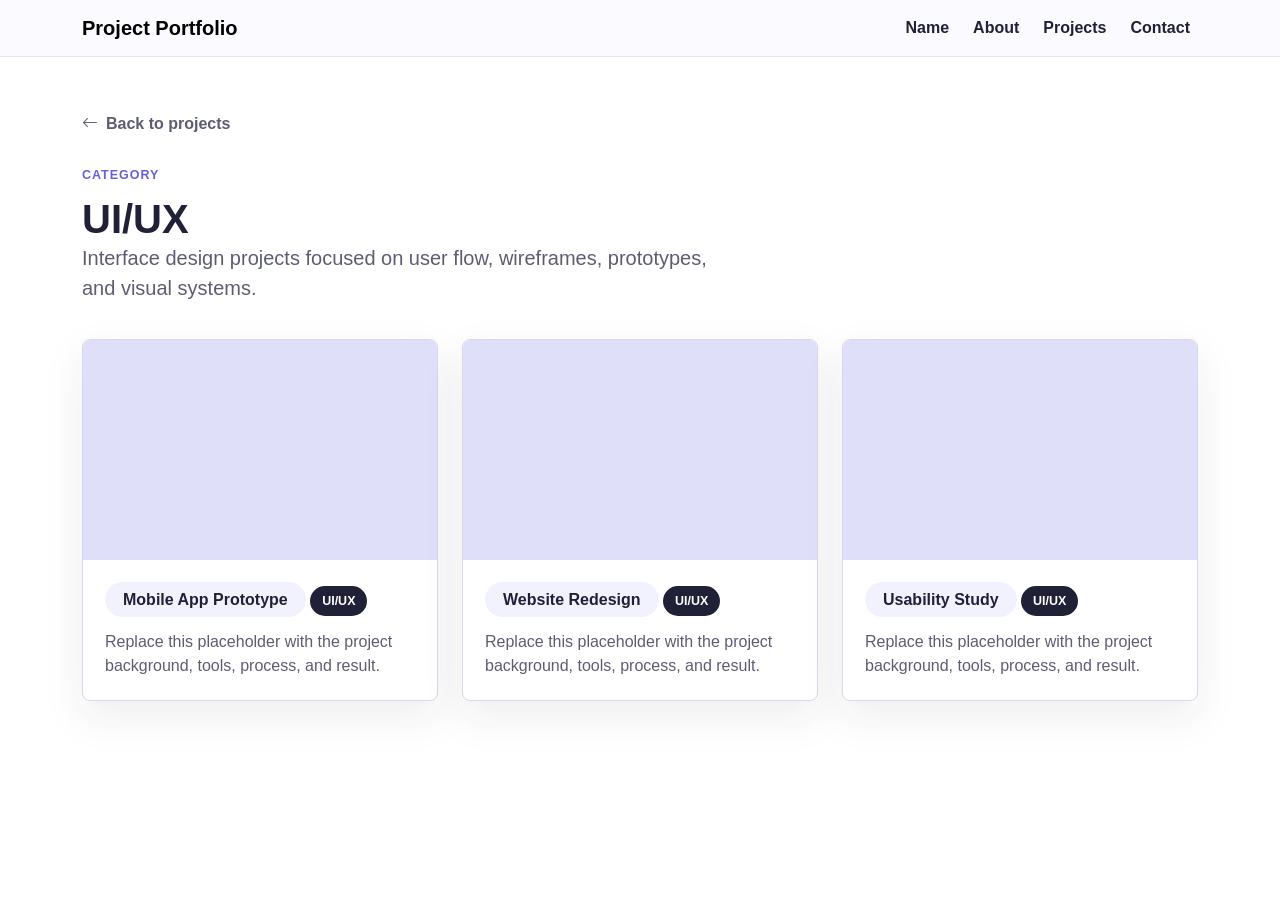
==== category.html @ a6d80366 "Portfolio Project" ====
<!doctype html>
<html lang="en">
  <head>
    <meta charset="utf-8">
    <meta name="viewport" content="width=device-width, initial-scale=1">
    <title>Portfolio Category</title>
    <link href="https://cdn.jsdelivr.net/npm/bootstrap@5.3.3/dist/css/bootstrap.min.css" rel="stylesheet">
    <link href="https://cdn.jsdelivr.net/npm/bootstrap-icons@1.11.3/font/bootstrap-icons.min.css" rel="stylesheet">
    <link href="styles.css" rel="stylesheet">
  </head>
  <body>
    <nav class="navbar navbar-expand-lg fixed-top portfolio-navbar">
      <div class="container">
        <a class="navbar-brand fw-bold" href="index.html#name">Project Portfolio</a>
        <button class="navbar-toggler" type="button" data-bs-toggle="collapse" data-bs-target="#categoryNavigation" aria-controls="categoryNavigation" aria-expanded="false" aria-label="Toggle navigation">
          <span class="navbar-toggler-icon"></span>
        </button>
        <div class="collapse navbar-collapse" id="categoryNavigation">
          <ul class="navbar-nav ms-auto align-items-lg-center gap-lg-2">
            <li class="nav-item"><a class="nav-link" href="index.html#name">Name</a></li>
            <li class="nav-item"><a class="nav-link" href="index.html#about">About</a></li>
            <li class="nav-item"><a class="nav-link" href="index.html#projects">Projects</a></li>
            <li class="nav-item"><a class="nav-link" href="index.html#contact">Contact</a></li>
          </ul>
        </div>
      </div>
    </nav>

    <main class="category-page">
      <section class="section-pad">
        <div class="container">
          <a class="back-link" href="index.html#projects"><i class="bi bi-arrow-left"></i> Back to projects</a>
          <div class="section-heading category-heading">
            <p class="eyebrow">Category</p>
            <h1 id="categoryTitle">Portfolio Category</h1>
            <p id="categoryDescription" class="lead intro-copy mb-0"></p>
          </div>

          <div id="categoryProjectGrid" class="row row-cols-1 row-cols-md-3 g-4 project-album"></div>
        </div>
      </section>
    </main>

    <script src="https://cdn.jsdelivr.net/npm/bootstrap@5.3.3/dist/js/bootstrap.bundle.min.js"></script>
    <script src="script.js"></script>
  </body>
</html>
---- styles.css ----
:root {
  --ink: #202036;
  --muted: #5d5d72;
  --line: #d8d8ea;
  --lavender: #dfdffa;
  --lavender-deep: #b7b3f2;
  --paper: #fbfbff;
  --mint: #d8f3e8;
  --peach: #ffe0d1;
  --sky: #d7edf8;
}

* {
  box-sizing: border-box;
}

html {
  scroll-behavior: smooth;
  scroll-padding-top: 88px;
}

body {
  margin: 0;
  color: var(--ink);
  background: var(--paper);
  font-family: Arial, Helvetica, sans-serif;
}

a {
  color: inherit;
}

.portfolio-navbar {
  background: rgba(251, 251, 255, 0.94);
  border-bottom: 1px solid rgba(32, 32, 54, 0.1);
  backdrop-filter: blur(16px);
}

.navbar-brand {
  letter-spacing: 0;
}

.nav-link {
  color: var(--ink);
  font-weight: 600;
}

.nav-link:hover,
.nav-link.active {
  color: #6760d8;
}

.section-pad {
  padding: 112px 0;
}

.name-section {
  min-height: 88vh;
  display: flex;
  align-items: center;
  background:
    linear-gradient(120deg, rgba(223, 223, 250, 0.72), rgba(216, 243, 232, 0.46)),
    var(--paper);
}

.eyebrow {
  margin: 0 0 10px;
  color: #6760d8;
  font-size: 0.78rem;
  font-weight: 800;
  letter-spacing: 0.08em;
  text-transform: uppercase;
}

.intro-copy {
  max-width: 660px;
  color: var(--muted);
}

.btn {
  border-radius: 999px;
  font-weight: 700;
}

.profile-panel {
  position: relative;
  min-height: 430px;
  border: 1px solid rgba(32, 32, 54, 0.1);
  border-radius: 8px;
  background: #ffffff;
  box-shadow: 0 24px 70px rgba(32, 32, 54, 0.1);
  overflow: hidden;
}

.profile-photo {
  min-height: 330px;
  display: grid;
  place-items: center;
  background:
    linear-gradient(135deg, rgba(183, 179, 242, 0.7), rgba(223, 223, 250, 0.9)),
    var(--lavender);
  color: rgba(32, 32, 54, 0.44);
  font-size: clamp(2.5rem, 8vw, 6rem);
  font-weight: 800;
}

.profile-note {
  display: grid;
  gap: 4px;
  padding: 22px;
  color: var(--muted);
}

.note-title {
  color: var(--ink);
  font-weight: 800;
}

.section-heading {
  margin-bottom: 36px;
}

.section-heading h1,
.section-heading h2 {
  margin: 0;
  font-weight: 800;
}

.about-section {
  background: #ffffff;
}

.info-block {
  padding: 28px;
  border: 1px solid var(--line);
  border-radius: 8px;
  background: var(--paper);
}

.info-block h3 {
  margin-bottom: 12px;
  font-size: 1.15rem;
  font-weight: 800;
}

.info-block p {
  color: var(--muted);
}

.skills-grid {
  display: grid;
  grid-template-columns: repeat(2, minmax(0, 1fr));
  gap: 12px;
}

.skills-grid span {
  display: flex;
  align-items: center;
  gap: 10px;
  min-height: 46px;
  padding: 10px 12px;
  border: 1px solid var(--line);
  border-radius: 999px;
  background: #ffffff;
  color: var(--ink);
  font-weight: 700;
}

.skills-grid i {
  font-size: 1.35rem;
}

.projects-section {
  background: linear-gradient(180deg, #fbfbff 0%, #ffffff 100%);
}

.project-card {
  overflow: hidden;
  border: 1px solid var(--line);
  border-radius: 8px;
  background: #ffffff;
  box-shadow: 0 16px 44px rgba(32, 32, 54, 0.08);
}

.project-image {
  min-height: 220px;
  background: var(--lavender);
}

.project-body {
  padding: 22px;
}

.project-body h3 {
  display: inline-flex;
  margin: 0 0 10px;
  padding: 8px 18px;
  border-radius: 999px;
  background: #f2f2ff;
  font-size: 1rem;
  font-weight: 800;
}

.category-pill {
  display: inline-flex;
  margin-bottom: 14px;
  padding: 6px 12px;
  border-radius: 999px;
  background: var(--ink);
  color: #ffffff;
  font-size: 0.78rem;
  font-weight: 700;
}

.project-body p {
  margin: 0;
  color: var(--muted);
}

.category-collage {
  display: grid;
  grid-template-columns: repeat(4, minmax(0, 1fr));
  grid-auto-rows: 160px;
  gap: 16px;
  margin-top: 64px;
}

.category-tile {
  display: flex;
  align-items: end;
  padding: 22px;
  border: 1px solid rgba(32, 32, 54, 0.1);
  border-radius: 8px;
  background: var(--lavender);
  color: var(--ink);
  text-decoration: none;
  transition: transform 180ms ease, box-shadow 180ms ease;
}

.category-tile:nth-child(2) {
  background: var(--mint);
}

.category-tile:nth-child(3) {
  background: var(--peach);
}

.category-tile:nth-child(4) {
  background: var(--sky);
}

.category-tile:nth-child(5) {
  background: linear-gradient(135deg, var(--lavender), var(--mint));
}

.category-tile:hover {
  transform: translateY(-4px);
  box-shadow: 0 18px 42px rgba(32, 32, 54, 0.12);
}

.category-tile span {
  display: inline-flex;
  padding: 8px 16px;
  border-radius: 999px;
  background: rgba(255, 255, 255, 0.78);
  font-size: 1.05rem;
  font-weight: 800;
}

.tile-large {
  grid-column: span 2;
  grid-row: span 2;
}

.tile-wide {
  grid-column: span 2;
}

.footer-section {
  padding: 68px 0;
  background: var(--ink);
  color: #ffffff;
}

.footer-section .eyebrow {
  color: var(--lavender-deep);
}

.footer-section p {
  color: rgba(255, 255, 255, 0.7);
}

.social-links {
  display: flex;
  flex-wrap: wrap;
  gap: 14px;
}

.social-links a {
  width: 48px;
  height: 48px;
  display: inline-grid;
  place-items: center;
  border: 1px solid rgba(255, 255, 255, 0.22);
  border-radius: 50%;
  color: #ffffff;
  font-size: 1.25rem;
  text-decoration: none;
  transition: background-color 180ms ease, transform 180ms ease;
}

.social-links a:hover {
  background: rgba(255, 255, 255, 0.1);
  transform: translateY(-2px);
}

.category-page {
  min-height: 100vh;
  background: #ffffff;
}

.back-link {
  display: inline-flex;
  align-items: center;
  gap: 8px;
  margin-bottom: 30px;
  color: var(--muted);
  font-weight: 700;
  text-decoration: none;
}

.back-link:hover {
  color: #6760d8;
}

.category-heading {
  max-width: 760px;
}

@media (max-width: 991.98px) {
  .section-pad {
    padding: 92px 0;
  }

  .name-section {
    min-height: auto;
    padding-top: 128px;
    padding-bottom: 76px;
  }

  .profile-panel {
    min-height: 360px;
  }

  .category-collage {
    grid-template-columns: repeat(2, minmax(0, 1fr));
  }
}

@media (max-width: 575.98px) {
  .display-3 {
    font-size: 2.65rem;
  }

  .skills-grid {
    grid-template-columns: 1fr;
  }

  .category-collage {
    grid-template-columns: 1fr;
    grid-auto-rows: 150px;
  }

  .tile-large,
  .tile-wide {
    grid-column: span 1;
    grid-row: span 1;
  }
}
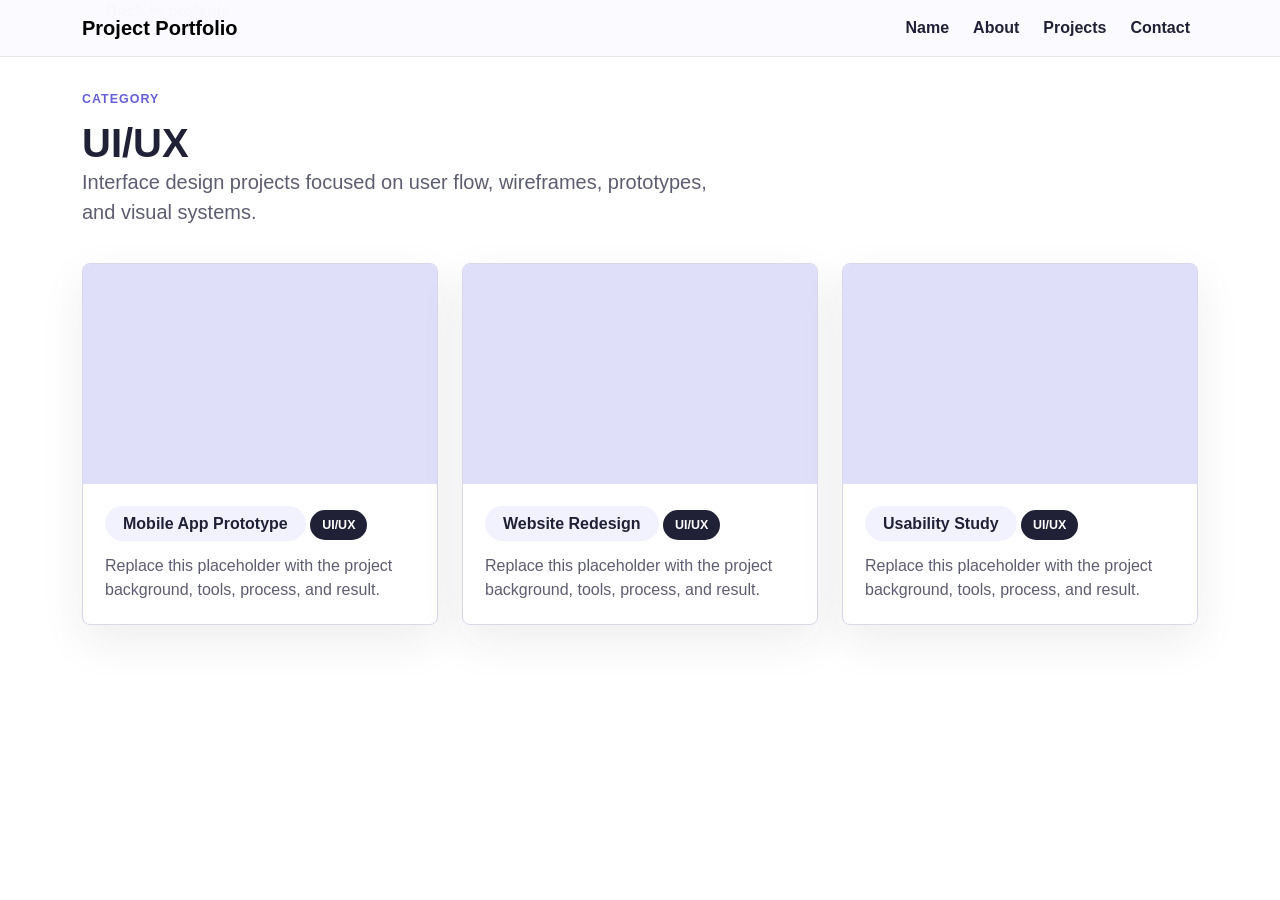
==== commit c42a2497: "Solidified the overall website layout" ====
--- a/category.html
+++ b/category.html
@@ -1,26 +1,50 @@
 <!doctype html>
 <html lang="en">
   <head>
-    <meta charset="utf-8">
-    <meta name="viewport" content="width=device-width, initial-scale=1">
+    <meta charset="utf-8" />
+    <meta name="viewport" content="width=device-width, initial-scale=1" />
     <title>Portfolio Category</title>
-    <link href="https://cdn.jsdelivr.net/npm/bootstrap@5.3.3/dist/css/bootstrap.min.css" rel="stylesheet">
-    <link href="https://cdn.jsdelivr.net/npm/bootstrap-icons@1.11.3/font/bootstrap-icons.min.css" rel="stylesheet">
-    <link href="styles.css" rel="stylesheet">
+    <link
+      href="https://cdn.jsdelivr.net/npm/bootstrap@5.3.3/dist/css/bootstrap.min.css"
+      rel="stylesheet"
+    />
+    <link
+      href="https://cdn.jsdelivr.net/npm/bootstrap-icons@1.11.3/font/bootstrap-icons.min.css"
+      rel="stylesheet"
+    />
+    <link href="styles.css" rel="stylesheet" />
   </head>
   <body>
     <nav class="navbar navbar-expand-lg fixed-top portfolio-navbar">
       <div class="container">
-        <a class="navbar-brand fw-bold" href="index.html#name">Project Portfolio</a>
-        <button class="navbar-toggler" type="button" data-bs-toggle="collapse" data-bs-target="#categoryNavigation" aria-controls="categoryNavigation" aria-expanded="false" aria-label="Toggle navigation">
+        <a class="navbar-brand fw-bold" href="index.html#name"
+          >Project Portfolio</a
+        >
+        <button
+          class="navbar-toggler"
+          type="button"
+          data-bs-toggle="collapse"
+          data-bs-target="#categoryNavigation"
+          aria-controls="categoryNavigation"
+          aria-expanded="false"
+          aria-label="Toggle navigation"
+        >
           <span class="navbar-toggler-icon"></span>
         </button>
         <div class="collapse navbar-collapse" id="categoryNavigation">
           <ul class="navbar-nav ms-auto align-items-lg-center gap-lg-2">
-            <li class="nav-item"><a class="nav-link" href="index.html#name">Name</a></li>
-            <li class="nav-item"><a class="nav-link" href="index.html#about">About</a></li>
-            <li class="nav-item"><a class="nav-link" href="index.html#projects">Projects</a></li>
-            <li class="nav-item"><a class="nav-link" href="index.html#contact">Contact</a></li>
+            <li class="nav-item">
+              <a class="nav-link" href="index.html#name">Name</a>
+            </li>
+            <li class="nav-item">
+              <a class="nav-link" href="index.html#about">About</a>
+            </li>
+            <li class="nav-item">
+              <a class="nav-link" href="index.html#projects">Projects</a>
+            </li>
+            <li class="nav-item">
+              <a class="nav-link" href="index.html#contact">Contact</a>
+            </li>
           </ul>
         </div>
       </div>
@@ -29,14 +53,19 @@
     <main class="category-page">
       <section class="section-pad">
         <div class="container">
-          <a class="back-link" href="index.html#projects"><i class="bi bi-arrow-left"></i> Back to projects</a>
+          <a class="back-link" href="index.html#projects"
+            ><i class="bi bi-arrow-left"></i> Back to projects</a
+          >
           <div class="section-heading category-heading">
             <p class="eyebrow">Category</p>
             <h1 id="categoryTitle">Portfolio Category</h1>
             <p id="categoryDescription" class="lead intro-copy mb-0"></p>
           </div>
 
-          <div id="categoryProjectGrid" class="row row-cols-1 row-cols-md-3 g-4 project-album"></div>
+          <div
+            id="categoryProjectGrid"
+            class="row row-cols-1 row-cols-md-3 g-4 project-album"
+          ></div>
         </div>
       </section>
     </main>
--- a/styles.css
+++ b/styles.css
@@ -51,7 +51,7 @@
 }
 
 .section-pad {
-  padding: 112px 0;
+  padding: px 0;
 }
 
 .name-section {
@@ -59,7 +59,11 @@
   display: flex;
   align-items: center;
   background:
-    linear-gradient(120deg, rgba(223, 223, 250, 0.72), rgba(216, 243, 232, 0.46)),
+    linear-gradient(
+      120deg,
+      rgba(223, 223, 250, 0.72),
+      rgba(216, 243, 232, 0.46)
+    ),
     var(--paper);
 }
 
@@ -93,7 +97,7 @@
 }
 
 .profile-photo {
-  min-height: 330px;
+  min-height: 200px;
   display: grid;
   place-items: center;
   background:
@@ -117,6 +121,7 @@
 }
 
 .section-heading {
+  margin-top: 36px;
   margin-bottom: 36px;
 }
 
@@ -180,11 +185,27 @@
   border-radius: 8px;
   background: #ffffff;
   box-shadow: 0 16px 44px rgba(32, 32, 54, 0.08);
+
+  transition:
+    transform 0.25s ease,
+    box-shadow 0.25s ease;
+}
+
+.project-card:hover {
+  transform: translateY(-6px);
+  box-shadow: 0 22px 55px rgba(32, 32, 54, 0.12);
 }
 
 .project-image {
   min-height: 220px;
   background: var(--lavender);
+  overflow: hidden;
+
+  transition: transform 0.35s ease;
+}
+
+.project-card:hover .project-image {
+  transform: scale(1.03);
 }
 
 .project-body {
@@ -199,6 +220,11 @@
   background: #f2f2ff;
   font-size: 1rem;
   font-weight: 800;
+  transition: background 0.25s ease;
+}
+
+.project-card:hover .project-body h3 {
+  background: var(--lavender);
 }
 
 .category-pill {
@@ -210,6 +236,15 @@
   color: #ffffff;
   font-size: 0.78rem;
   font-weight: 700;
+  transition:
+    transform 0.25s ease,
+    background 0.25s ease;
+}
+
+.project-card:hover .category-pill {
+  transform: translateX(4px);
+
+  background: #454276;
 }
 
 .project-body p {
@@ -219,61 +254,110 @@
 
 .category-collage {
   display: grid;
-  grid-template-columns: repeat(4, minmax(0, 1fr));
-  grid-auto-rows: 160px;
-  gap: 16px;
-  margin-top: 64px;
+  grid-template-columns: repeat(5, 1fr);
+  gap: 24px;
+  margin-top: 46px;
 }
 
 .category-tile {
+  overflow: hidden;
+
   display: flex;
-  align-items: end;
+  flex-direction: column;
+
+  border: 1px solid var(--line);
+  border-radius: 8px;
+
+  background: #ffffff;
+
+  text-decoration: none;
+  color: var(--ink);
+
+  box-shadow: 0 16px 44px rgba(32, 32, 54, 0.08);
+
+  transition:
+    transform 0.25s ease,
+    box-shadow 0.25s ease;
+}
+
+.category-tile:hover {
+  transform: translateY(-6px);
+  box-shadow: 0 22px 55px rgba(32, 32, 54, 0.12);
+}
+
+.category-tile img {
+  width: 100%;
+  height: 180px;
+
+  object-fit: cover;
+
+  transition: transform 0.35s ease;
+}
+
+.category-tile:hover img {
+  transform: scale(1.05);
+}
+
+.category-overlay {
+  display: flex;
+  flex-direction: column;
+
+  flex: 1;
+
   padding: 22px;
-  border: 1px solid rgba(32, 32, 54, 0.1);
-  border-radius: 8px;
+}
+
+.category-overlay h3 {
+  margin: 0 0 10px;
+
+  font-size: 1.1rem;
+  font-weight: 800;
+}
+
+.category-overlay p {
+  margin: 0;
+
+  color: var(--muted);
+
+  line-height: 1.6;
+
+  flex-grow: 1;
+}
+
+.category-overlay span {
+  display: inline-flex;
+
+  align-items: center;
+
+  gap: 8px;
+
+  width: fit-content;
+
+  margin-top: 22px;
+
+  padding: 8px 16px;
+
+  border-radius: 999px;
+
+  background: #f2f2ff;
+
+  color: var(--ink);
+
+  font-weight: 700;
+
+  transition:
+    background 0.2s ease,
+    gap 0.2s ease;
+}
+
+.category-overlay span i {
+  font-size: 0.85rem;
+}
+
+.category-tile:hover span {
   background: var(--lavender);
-  color: var(--ink);
-  text-decoration: none;
-  transition: transform 180ms ease, box-shadow 180ms ease;
-}
-
-.category-tile:nth-child(2) {
-  background: var(--mint);
-}
-
-.category-tile:nth-child(3) {
-  background: var(--peach);
-}
-
-.category-tile:nth-child(4) {
-  background: var(--sky);
-}
-
-.category-tile:nth-child(5) {
-  background: linear-gradient(135deg, var(--lavender), var(--mint));
-}
-
-.category-tile:hover {
-  transform: translateY(-4px);
-  box-shadow: 0 18px 42px rgba(32, 32, 54, 0.12);
-}
-
-.category-tile span {
-  display: inline-flex;
-  padding: 8px 16px;
-  border-radius: 999px;
-  background: rgba(255, 255, 255, 0.78);
-  font-size: 1.05rem;
-  font-weight: 800;
-}
-
-.tile-large {
-  grid-column: span 2;
-  grid-row: span 2;
-}
-
-.tile-wide {
-  grid-column: span 2;
+
+  gap: 14px;
 }
 
 .footer-section {
@@ -306,7 +390,9 @@
   color: #ffffff;
   font-size: 1.25rem;
   text-decoration: none;
-  transition: background-color 180ms ease, transform 180ms ease;
+  transition:
+    background-color 180ms ease,
+    transform 180ms ease;
 }
 
 .social-links a:hover {
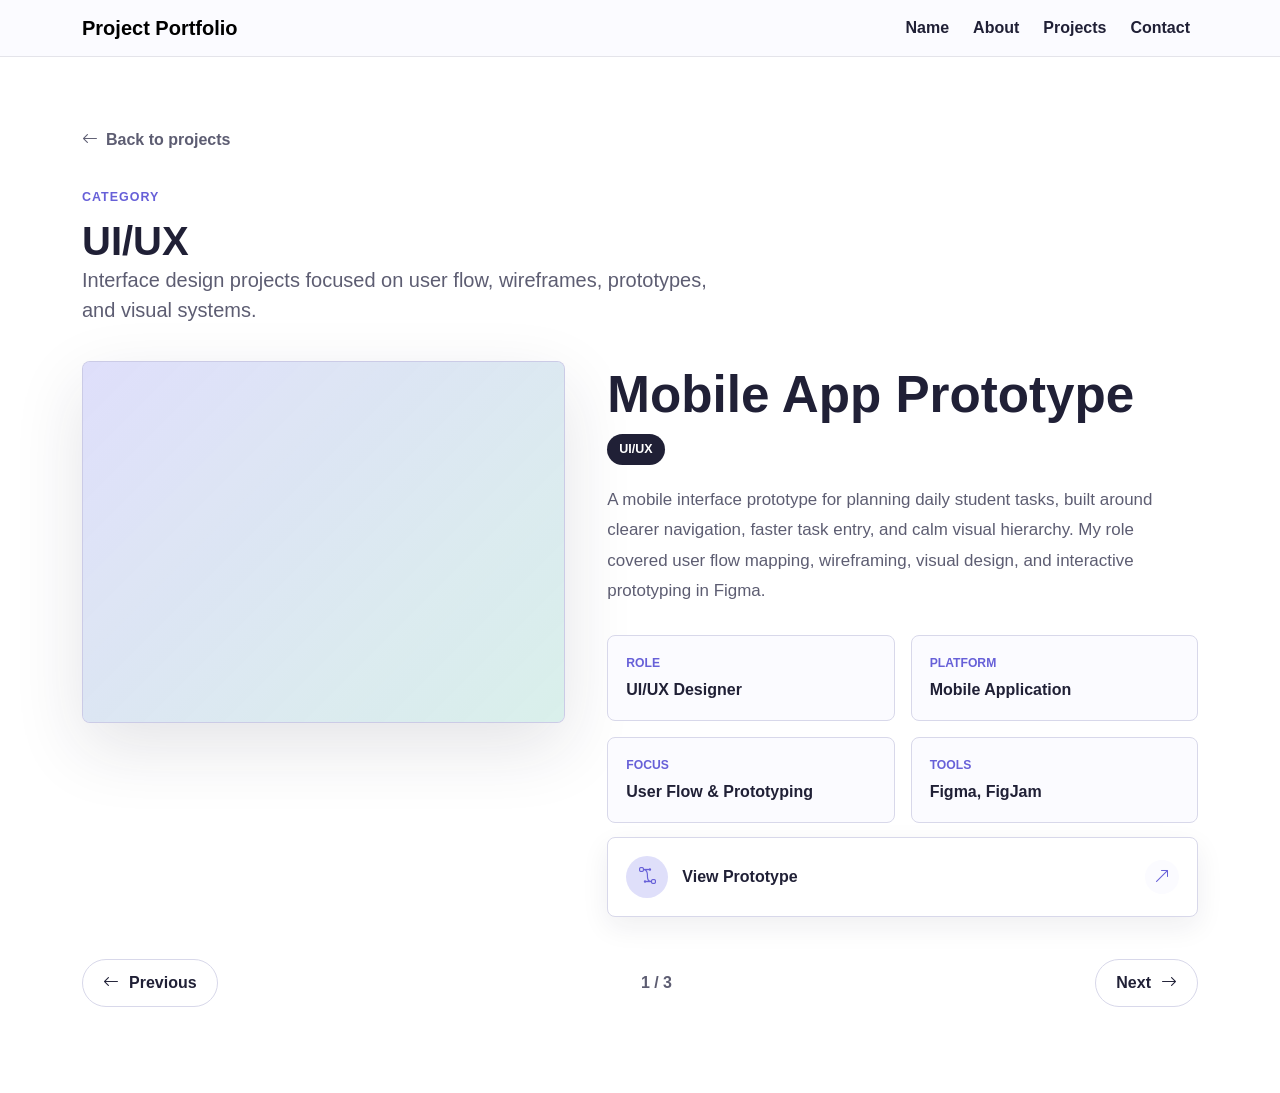
==== commit 478316b8: "added carousel for category page" ====
--- a/category.html
+++ b/category.html
@@ -63,9 +63,40 @@
           </div>
 
           <div
-            id="categoryProjectGrid"
-            class="row row-cols-1 row-cols-md-3 g-4 project-album"
-          ></div>
+            id="categoryShowcase"
+            class="category-showcase"
+            aria-live="polite"
+          >
+            <div class="showcase-visual">
+              <div id="projectImageFrame" class="showcase-image-frame"></div>
+            </div>
+
+            <article class="showcase-details">
+              <div class="showcase-copy">
+                <h2 id="projectTitle"></h2>
+                <span id="projectCategory" class="category-pill"></span>
+                <p id="projectDescription" class="project-description"></p>
+              </div>
+
+              <dl id="projectMeta" class="project-meta"></dl>
+
+              <div id="projectLinksWrap" class="project-links-wrap">
+                <div id="projectLinks" class="project-links"></div>
+              </div>
+            </article>
+          </div>
+
+          <div class="carousel-controls" aria-label="Project carousel controls">
+            <button id="previousProject" class="carousel-btn" type="button">
+              <i class="bi bi-arrow-left" aria-hidden="true"></i>
+              <span>Previous</span>
+            </button>
+            <span id="projectCounter" class="project-counter"></span>
+            <button id="nextProject" class="carousel-btn" type="button">
+              <span>Next</span>
+              <i class="bi bi-arrow-right" aria-hidden="true"></i>
+            </button>
+          </div>
         </div>
       </section>
     </main>
--- a/styles.css
+++ b/styles.css
@@ -409,7 +409,6 @@
   display: inline-flex;
   align-items: center;
   gap: 8px;
-  margin-bottom: 30px;
   color: var(--muted);
   font-weight: 700;
   text-decoration: none;
@@ -421,6 +420,244 @@
 
 .category-heading {
   max-width: 760px;
+}
+
+.category-page .section-pad {
+  padding: 128px 0 86px;
+}
+
+.category-showcase {
+  display: grid;
+  grid-template-columns: minmax(0, 0.45fr) minmax(0, 0.55fr);
+  gap: 42px;
+  align-items: start;
+  margin-top: 18px;
+  transition:
+    opacity 0.22s ease,
+    transform 0.22s ease;
+}
+
+.category-showcase.is-switching {
+  opacity: 0;
+  transform: translateX(10px);
+}
+
+.showcase-visual,
+.showcase-details {
+  min-width: 0;
+}
+
+.showcase-image-frame {
+  aspect-ratio: 4 / 3;
+  height: auto;
+  overflow: hidden;
+  border: 1px solid rgba(32, 32, 54, 0.1);
+  border-radius: 8px;
+  background: var(--lavender);
+  box-shadow: 0 24px 70px rgba(32, 32, 54, 0.12);
+}
+
+.showcase-image-frame img,
+.project-visual-fallback {
+  width: 100%;
+  height: 100%;
+}
+
+.showcase-image-frame img {
+  display: block;
+  object-fit: cover;
+}
+
+.project-visual-fallback {
+  display: flex;
+  flex-direction: column;
+  justify-content: flex-end;
+  gap: 12px;
+  padding: 34px;
+  background:
+    linear-gradient(
+      135deg,
+      rgba(223, 223, 250, 0.92),
+      rgba(216, 243, 232, 0.84)
+    ),
+    var(--lavender);
+}
+
+.project-visual-fallback span {
+  width: fit-content;
+  padding: 7px 13px;
+  border-radius: 999px;
+  background: rgba(255, 255, 255, 0.76);
+  color: #6760d8;
+  font-size: 0.78rem;
+  font-weight: 800;
+  text-transform: uppercase;
+}
+
+.project-visual-fallback strong {
+  max-width: 11ch;
+  color: var(--ink);
+  font-size: clamp(2.4rem, 5vw, 4.8rem);
+  line-height: 0.95;
+}
+
+.showcase-details {
+  display: flex;
+  flex-direction: column;
+  justify-content: space-between;
+  gap: 28px;
+  padding: 8px 0;
+}
+
+.showcase-copy h2 {
+  margin: 0 0 14px;
+  font-size: clamp(2.25rem, 4vw, 4.5rem);
+  font-weight: 800;
+  line-height: 1;
+}
+
+.showcase-copy .category-pill {
+  margin-bottom: 20px;
+}
+
+.project-description {
+  max-width: 720px;
+  margin: 0;
+  color: var(--muted);
+  font-size: 1.06rem;
+  line-height: 1.8;
+}
+
+.project-meta {
+  display: grid;
+  grid-template-columns: repeat(2, minmax(0, 1fr));
+  gap: 16px;
+  margin: 0;
+}
+
+.project-meta div {
+  padding: 18px;
+  border: 1px solid var(--line);
+  border-radius: 8px;
+  background: var(--paper);
+}
+
+.project-meta dt {
+  margin-bottom: 6px;
+  color: #6760d8;
+  font-size: 0.76rem;
+  font-weight: 800;
+  text-transform: uppercase;
+}
+
+.project-meta dd {
+  margin: 0;
+  color: var(--ink);
+  font-weight: 700;
+  line-height: 1.5;
+}
+
+.project-links-wrap {
+  margin-top: -14px;
+}
+
+.project-links-label {
+  margin: 0;
+  color: var(--muted);
+  font-size: 0.82rem;
+  font-weight: 800;
+  text-transform: uppercase;
+}
+
+.project-links {
+  display: grid;
+  gap: 0;
+}
+
+.project-action-card,
+.carousel-btn {
+  display: inline-flex;
+  align-items: center;
+  justify-content: center;
+  border: 1px solid var(--line);
+  background: #ffffff;
+  color: var(--ink);
+  text-decoration: none;
+  transition:
+    transform 0.2s ease,
+    border-color 0.2s ease,
+    background 0.2s ease;
+}
+
+.project-action-card {
+  min-height: 78px;
+  align-items: center;
+  justify-content: flex-start;
+  gap: 14px;
+  padding: 18px;
+  border-radius: 8px;
+  box-shadow: 0 10px 28px rgba(32, 32, 54, 0.07);
+  cursor: pointer;
+}
+
+.project-action-card:hover,
+.carousel-btn:hover {
+  border-color: var(--lavender-deep);
+  background: #f2f2ff;
+  box-shadow: 0 14px 34px rgba(32, 32, 54, 0.1);
+  transform: translateY(-2px);
+}
+
+.action-icon {
+  flex: 0 0 auto;
+  width: 42px;
+  height: 42px;
+  display: grid;
+  place-items: center;
+  border-radius: 50%;
+  background: var(--lavender);
+  color: #6760d8;
+  font-size: 1.2rem;
+}
+
+.action-title {
+  flex: 1;
+  color: var(--ink);
+  font-size: 1rem;
+  font-weight: 800;
+}
+
+.action-open {
+  flex: 0 0 auto;
+  display: grid;
+  place-items: center;
+  width: 34px;
+  height: 34px;
+  border-radius: 50%;
+  background: var(--paper);
+  color: #6760d8;
+  font-weight: 700;
+}
+
+.carousel-controls {
+  display: flex;
+  align-items: center;
+  justify-content: space-between;
+  gap: 16px;
+  margin-top: 34px;
+}
+
+.carousel-btn {
+  min-height: 48px;
+  gap: 10px;
+  padding: 0 20px;
+  border-radius: 999px;
+  font-weight: 800;
+}
+
+.project-counter {
+  color: var(--muted);
+  font-weight: 800;
 }
 
 @media (max-width: 991.98px) {
@@ -441,6 +678,23 @@
   .category-collage {
     grid-template-columns: repeat(2, minmax(0, 1fr));
   }
+
+  .category-page .section-pad {
+    padding: 112px 0 76px;
+  }
+
+  .category-showcase {
+    grid-template-columns: 1fr;
+    gap: 30px;
+  }
+
+  .showcase-details {
+    padding: 0;
+  }
+
+  .project-links-wrap {
+    margin-top: -14px;
+  }
 }
 
 @media (max-width: 575.98px) {
@@ -462,4 +716,61 @@
     grid-column: span 1;
     grid-row: span 1;
   }
-}
+
+  .category-page .section-pad {
+    padding: 104px 0 62px;
+  }
+
+  .category-showcase {
+    gap: 24px;
+  }
+
+  .showcase-image-frame {
+    aspect-ratio: 16 / 9;
+  }
+
+  .project-visual-fallback {
+    padding: 24px;
+  }
+
+  .project-meta {
+    grid-template-columns: 1fr;
+  }
+
+  .project-action-card {
+    min-height: 72px;
+    padding: 16px;
+  }
+
+  .carousel-controls {
+    align-items: stretch;
+    display: grid;
+    grid-template-columns: 1fr 1fr;
+  }
+
+  .project-counter {
+    grid-column: 1 / -1;
+    grid-row: 1;
+    text-align: center;
+  }
+
+  .carousel-btn {
+    width: 100%;
+    padding: 0 14px;
+  }
+}
+
+.skills-grid span {
+  transition:
+    transform 0.2s ease,
+    border-color 0.2s ease,
+    box-shadow 0.2s ease;
+}
+
+.skills-grid span:hover {
+  transform: translateY(-2px);
+
+  border-color: var(--lavender-deep);
+
+  box-shadow: 0 8px 18px rgba(32, 32, 54, 0.08);
+}
